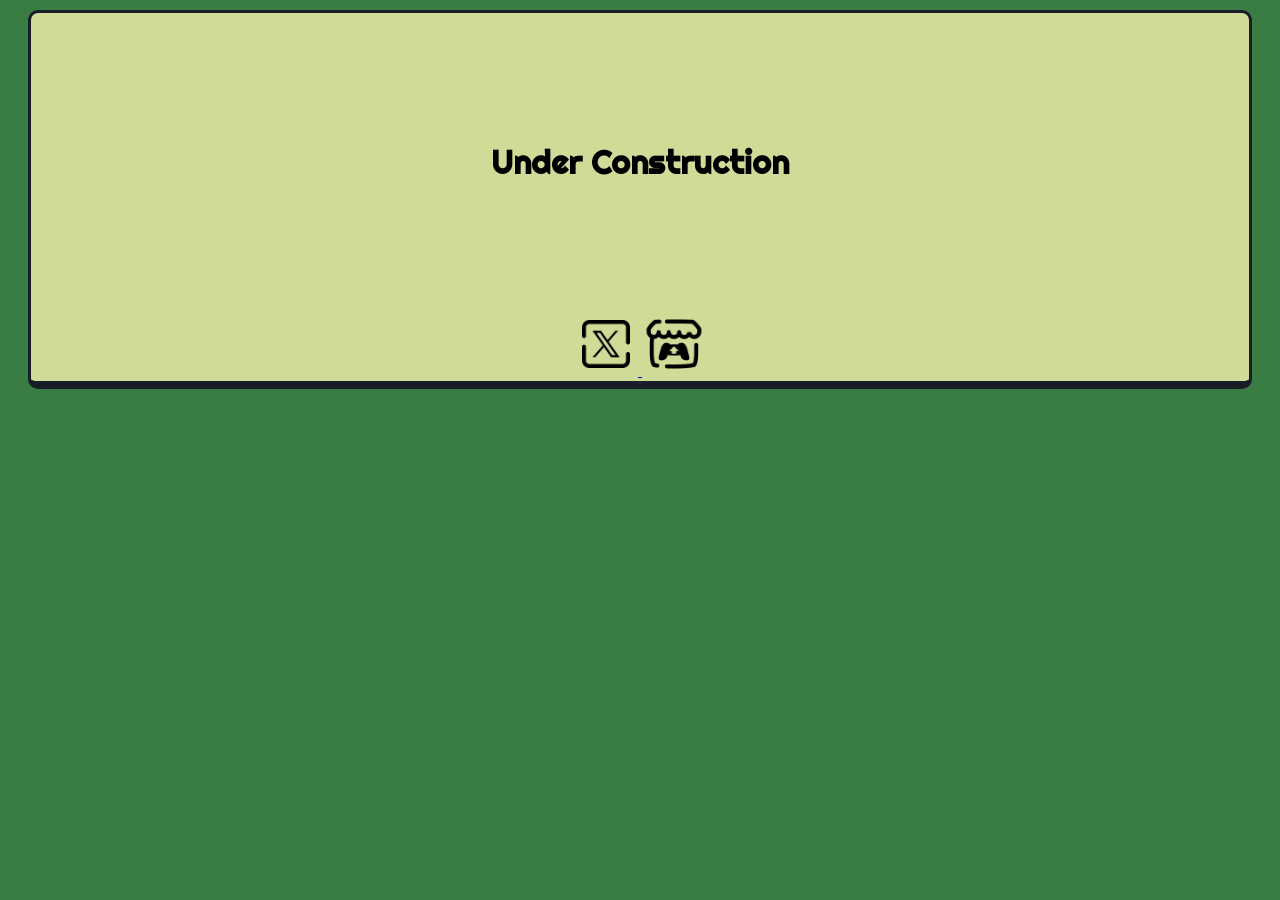
==== index.html @ dc978769 "Initial commit" ====
<!DOCTYPE html>
<html lang="en">
<head>
  <meta charset="UTF-8">
  <meta name="viewport" content="width=device-width, initial-scale=1.0">
  <title>Diego Schram - Home</title>
  <link rel="stylesheet" href="css/stylesheet.css">
  <link rel="stylesheet" href="https://fonts.googleapis.com/css?family=Righteous">
</head>

<header style="text-align: center; ">

</header>

<body>

  <div class="MainGrid">
    <h1 class="gridItem"> Under Construction </h1>

    <div style="text-align: center;">
      <a href="https://twitter.com/MrBregoS" target="_new">
        <img class="footerChild" src="assets/Icons/icons8-twitterx-144.png" alt="twitter" width="64" height="64">
      </a>
      <a href="https://mrbrego.itch.io/" target="_new">
        <img class="footerChild" src="assets/Icons/icons8-itch-io-144.png" alt="itch" width="64" height="64">
      </a>
    </div>
  </div>

</body>

<!-- <footer>
  <div class="footerDiv">
    <a href="https://twitter.com/MrBregoS" target="_new">
      <img class="footerChild" src="assets/Icons/icons8-twitterx-144.png" alt="twitter" width="64" height="64">
    </a>
    <a href="https://mrbrego.itch.io/" target="_new">
      <img class="footerChild" src="assets/Icons/icons8-itch-io-144.png" alt="itch" width="64" height="64">
    </a>
    <div style="margin-bottom: 16px; margin-top: 8px;">
    
    </div>
  </div>
</footer> -->
</html>
---- css/stylesheet.css ----
.footerDiv{
  background-color: #D0DB97;
  border-radius: 10px;
  border-bottom: 8px;
  margin-top: 16px;
  border-color: #181D27;
  border-style: solid;
  text-align: center;
}

:root{
  background-color: #3A7D44;
  font-family: "Righteous", sans-serif;
}

.mainDiv{
  background-color: #D0DB97;
  display: flex;
  max-width: 1024px;
  margin: 10px 20px;
  align-self: center;
  align-content: center;
  border-radius: 10px;
  border-bottom: 8px;
  border-color: #181D27;
  border-style: solid;
}

.MainGrid{
  display: grid;
  background-color: #D0DB97;
  margin: 10px 20px;
  border-radius: 10px;
  border-bottom: 8px;
  border-color: #181D27;
  border-style: solid;
}

.gridItem{
  display: grid;
  place-items: center;
  height: 8em;
}

.gameCard{
  width: 100%;
  padding: 16px;
  background-color: rgba(208, 219, 151, 0.5);
}
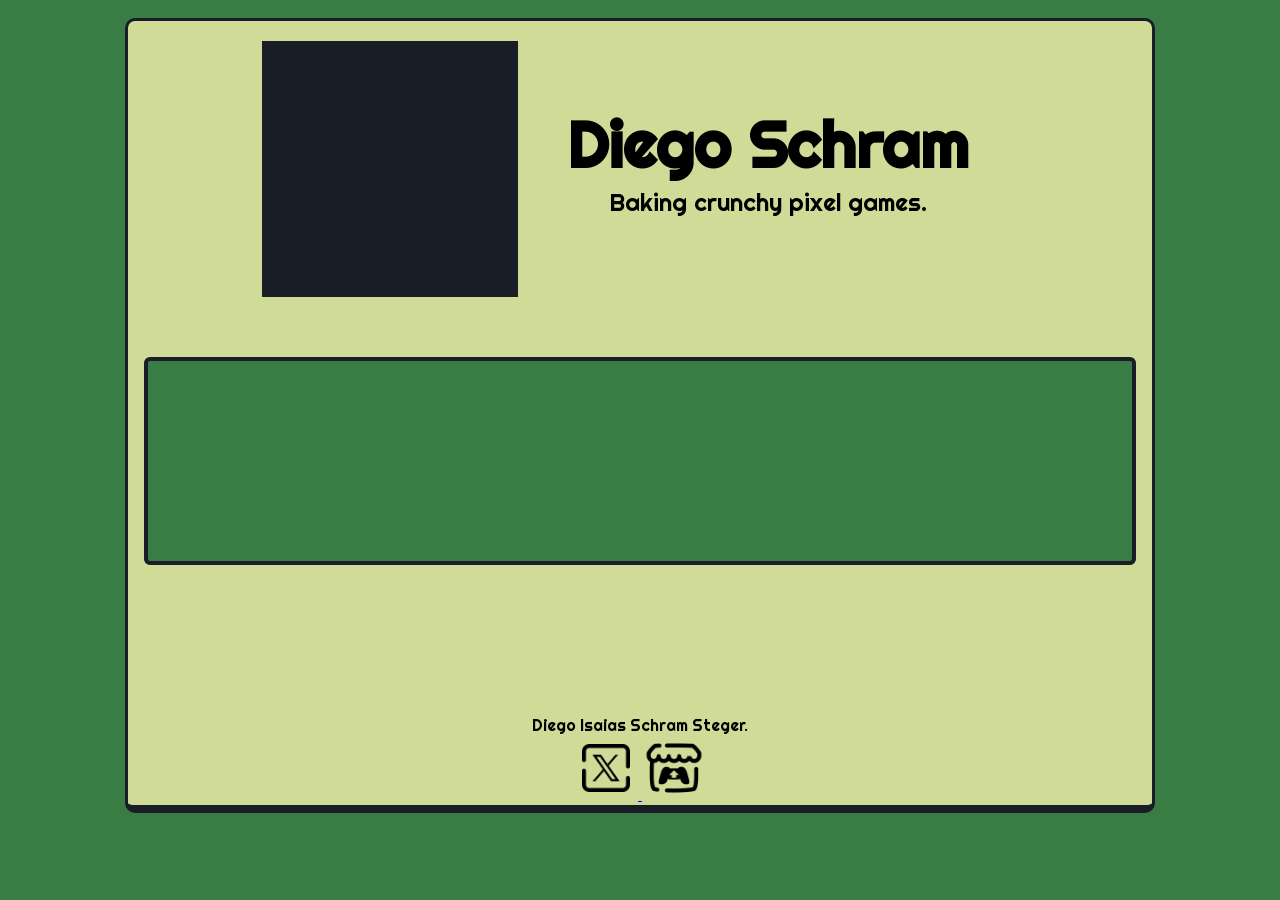
==== commit 646f6f39: "Worked on site" ====
--- a/index.html
+++ b/index.html
@@ -14,32 +14,46 @@
 
 <body>
 
-  <div class="MainGrid">
-    <h1 class="gridItem"> Under Construction </h1>
+  <div class="MainContainer">
+    
+    <!-- Top part -->
+    <div class="MainHeader">
+      <div class="ImagePlaceholder">
 
-    <div style="text-align: center;">
-      <a href="https://twitter.com/MrBregoS" target="_new">
-        <img class="footerChild" src="assets/Icons/icons8-twitterx-144.png" alt="twitter" width="64" height="64">
-      </a>
-      <a href="https://mrbrego.itch.io/" target="_new">
-        <img class="footerChild" src="assets/Icons/icons8-itch-io-144.png" alt="itch" width="64" height="64">
-      </a>
+      </div>
+
+      <div class="HeaderTitle">
+        <div class="header item-1">
+          <label>Diego Schram</label>
+        </div>
+        <div class="header item-2">
+          <label>Baking crunchy pixel games.</label>
+        </div>
+      </div>
+    </div>
+
+    <!-- Middle part with all games -->
+    <div class="CartContainer">
+
+    </div>
+
+
+
+    <div class="MainFooter">
+      <div>
+        <label>Diego Isaias Schram Steger.</label>
+      </div>
+
+      <div>
+        <a href="https://twitter.com/MrBregoS" target="_new">
+          <img class="footerChild" src="assets/Icons/icons8-twitterx-144.png" alt="twitter" width="64" height="64">
+        </a>
+        <a href="https://mrbrego.itch.io/" target="_new">
+          <img class="footerChild" src="assets/Icons/icons8-itch-io-144.png" alt="itch" width="64" height="64">
+        </a>
+      </div>
     </div>
   </div>
-
 </body>
 
-<!-- <footer>
-  <div class="footerDiv">
-    <a href="https://twitter.com/MrBregoS" target="_new">
-      <img class="footerChild" src="assets/Icons/icons8-twitterx-144.png" alt="twitter" width="64" height="64">
-    </a>
-    <a href="https://mrbrego.itch.io/" target="_new">
-      <img class="footerChild" src="assets/Icons/icons8-itch-io-144.png" alt="itch" width="64" height="64">
-    </a>
-    <div style="margin-bottom: 16px; margin-top: 8px;">
-    
-    </div>
-  </div>
-</footer> -->
 </html>
--- a/css/stylesheet.css
+++ b/css/stylesheet.css
@@ -13,22 +13,19 @@
   font-family: "Righteous", sans-serif;
 }
 
-.mainDiv{
-  background-color: #D0DB97;
+body{
   display: flex;
-  max-width: 1024px;
-  margin: 10px 20px;
-  align-self: center;
-  align-content: center;
-  border-radius: 10px;
-  border-bottom: 8px;
-  border-color: #181D27;
-  border-style: solid;
+  justify-content: center;
 }
 
-.MainGrid{
-  display: grid;
+.MainContainer{
+  display: flex;
+  flex-direction: column;
+  justify-content: center;
+  align-items: center;
+
   background-color: #D0DB97;
+  width: 1024px;
   margin: 10px 20px;
   border-radius: 10px;
   border-bottom: 8px;
@@ -36,14 +33,57 @@
   border-style: solid;
 }
 
-.gridItem{
-  display: grid;
-  place-items: center;
-  height: 8em;
+.MainFooter{
+  display: flex;
+  flex-direction: column;
+  justify-content: flex-end;
+  height: 200px;
+  align-items: center;
 }
 
-.gameCard{
-  width: 100%;
-  padding: 16px;
-  background-color: rgba(208, 219, 151, 0.5);
+/* Used to store the icon and title */
+.MainHeader{
+  display: flex;
+  justify-content: flex-start;
+  align-items: center;
+  padding: 20px
 }
+
+.ImagePlaceholder{
+  width: 256px;
+  height: 256px;
+  background-color: #181D27;
+}
+
+/* All the text in the header */
+.HeaderTitle{
+  display: grid;
+  grid-template-rows: 50% 50%;
+  width: 500px;
+}
+
+.item-1{
+  grid-row: 1 / 2;
+  text-align: center;
+  font-size: 64px;
+  font-weight: bold;
+}
+
+.item-2{
+  grid-row: 2 / 3;
+  text-align: center;
+  padding-top: 18px;
+  font-size: 24px;
+  font-weight: 100;
+}
+
+/* Cart container mid part */
+.CartContainer{
+  background-color: #3A7D44;
+  margin-top: 40px;
+  margin-bottom: 40px;
+  border: 4px solid #181D27;
+  border-radius: 6px;
+  min-height: 200px;
+  width: 96%;
+}
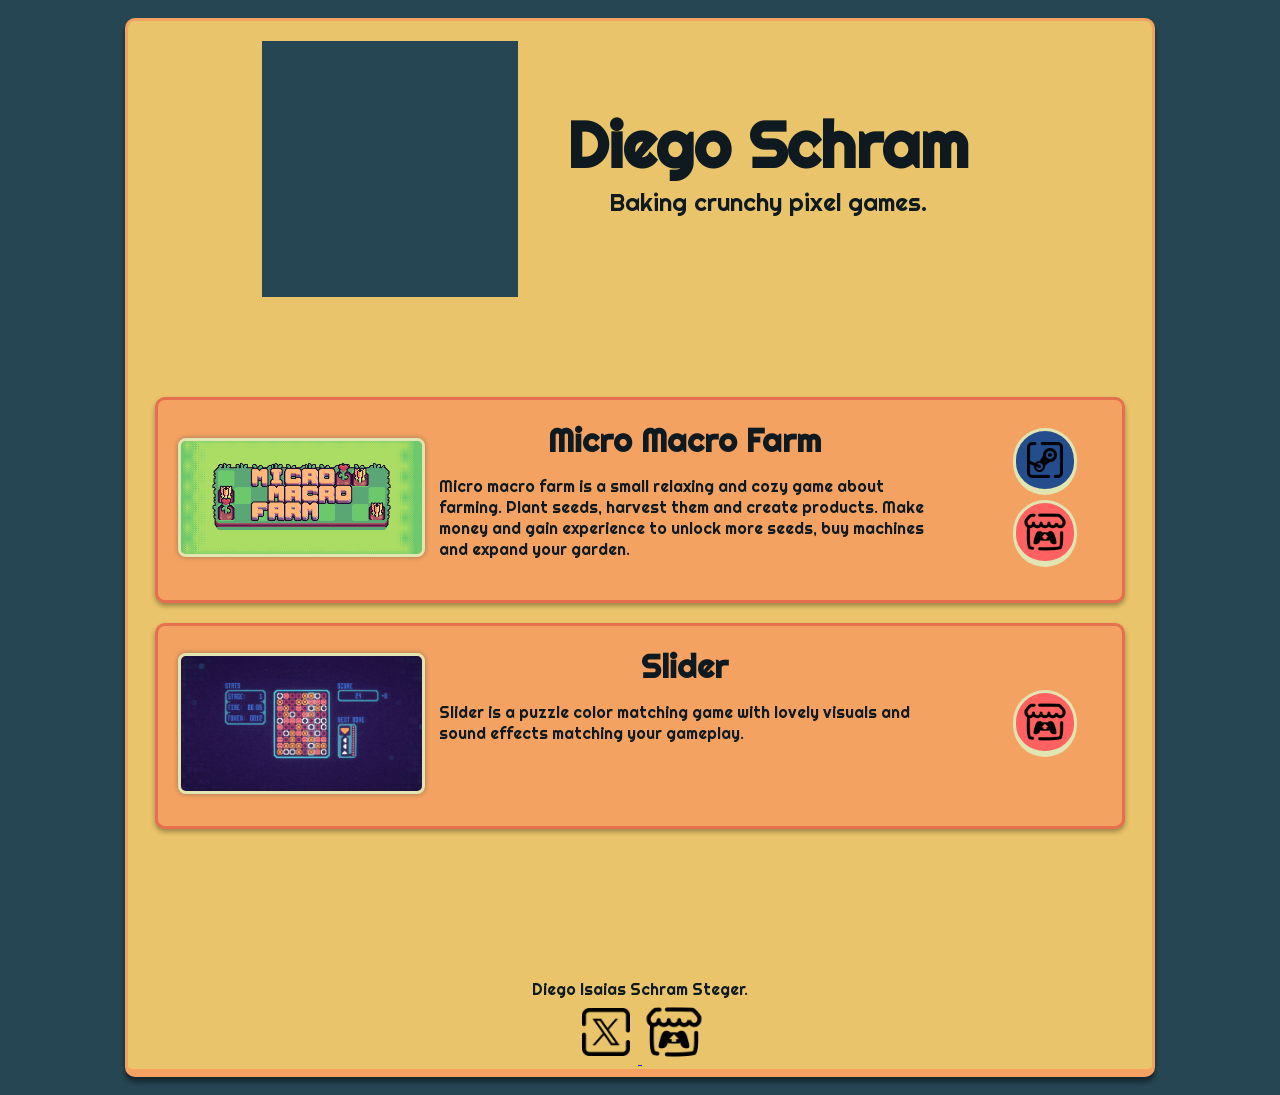
==== commit 37e42775: "Color change and finalization" ====
--- a/index.html
+++ b/index.html
@@ -35,6 +35,49 @@
     <!-- Middle part with all games -->
     <div class="CartContainer">
 
+      <!-- Micro macro farm cart -->
+      <div class="Cart">
+        <div class="ImageContainer">
+          <img class="CartImage" src="assets/Images/MicroMacroFarm.png" alt="MicroMacroFarm">
+        </div>
+
+        <div class="TitleContainer">
+          Micro Macro Farm
+        </div>
+        <div class="DescriptionContainer">
+          <p>Micro macro farm is a small relaxing and cozy game about farming. Plant seeds, harvest them and create products. Make money and gain experience to unlock more seeds, buy machines and expand your garden.</p>
+        </div>
+
+        <div class="ShopButtonContainer">
+          <a href="https://store.steampowered.com/app/2685810/Micro_macro_farm/" target="_new">
+            <img class="ShopButton" style="background-color: #244d8d;" src="assets/Icons/icons8-steam-144.png" alt="twitter" width="64" height="64">
+          </a>
+          <a href="https://mrbrego.itch.io/micro-macro-farm" target="_new">
+            <img class="ShopButton" style="background-color: #ff6160;" src="assets/Icons/icons8-itch-io-144.png" alt="itch" width="64" height="64">
+          </a>
+        </div>
+      </div>
+
+      <!-- Slider -->
+      <div class="Cart">
+        <div class="ImageContainer">
+          <img class="CartImage" src="assets/Images/Slider.gif" alt="MicroMacroFarm">
+        </div>
+
+        <div class="TitleContainer">
+          Slider
+        </div>
+        <div class="DescriptionContainer">
+          <p>Slider is a puzzle color matching game with lovely visuals and sound effects matching your gameplay.</p>
+        </div>
+
+        <div class="ShopButtonContainer">
+          <a href="https://mrbrego.itch.io/slider" target="_new">
+            <img class="ShopButton" style="background-color: #ff6160;" src="assets/Icons/icons8-itch-io-144.png" alt="itch" width="64" height="64">
+          </a>
+        </div>
+      </div>
+
     </div>
 
 
--- a/css/stylesheet.css
+++ b/css/stylesheet.css
@@ -1,21 +1,33 @@
-.footerDiv{
-  background-color: #D0DB97;
+:root{
+  --color-veryDark: #0e1a20;
+  --color-dark: rgb(38,70,83);
+  --color-default: rgb(42,157,143);
+  --color-yellow: rgb(233,196,106);
+  --color-orange: rgb(244, 162, 97);
+  --color-darkOrange: rgb(231, 111, 81);
+  --color-light: #e1e5b1;
+}
+
+/* .footerDiv{
+  background-color:var(--color-default);
   border-radius: 10px;
   border-bottom: 8px;
   margin-top: 16px;
-  border-color: #181D27;
+  border-color: var(--color-default);
   border-style: solid;
   text-align: center;
-}
+} */
 
 :root{
-  background-color: #3A7D44;
+  background-color: var(--color-dark);
   font-family: "Righteous", sans-serif;
 }
 
 body{
   display: flex;
   justify-content: center;
+
+  color: var(--color-veryDark);
 }
 
 .MainContainer{
@@ -24,13 +36,15 @@
   justify-content: center;
   align-items: center;
 
-  background-color: #D0DB97;
+  background-color: var(--color-yellow);
   width: 1024px;
   margin: 10px 20px;
   border-radius: 10px;
   border-bottom: 8px;
-  border-color: #181D27;
+  border-color: var(--color-orange);
   border-style: solid;
+
+  box-shadow: 0px 5px 5px rgba(0, 0, 0, 0.475);
 }
 
 .MainFooter{
@@ -52,7 +66,7 @@
 .ImagePlaceholder{
   width: 256px;
   height: 256px;
-  background-color: #181D27;
+  background-color: var(--color-dark);
 }
 
 /* All the text in the header */
@@ -79,11 +93,89 @@
 
 /* Cart container mid part */
 .CartContainer{
-  background-color: #3A7D44;
+  display: flex;
+  flex-direction: column;
+  align-items: center;
+  justify-content: center;
+
   margin-top: 40px;
-  margin-bottom: 40px;
-  border: 4px solid #181D27;
+  margin-bottom: 20px;
+
+  padding-top: 20px;
+  padding-bottom: 20px;
+
+  /* background-color: #3A7D44; */
+  /* border: 4px solid var(--color-dark); */
   border-radius: 6px;
-  min-height: 200px;
+  
+  width: 98%;
+}
+
+.Cart{
+  background-color: var(--color-orange);
   width: 96%;
+  height: 200px;
+  border: solid 3px var(--color-darkOrange);
+  border-radius: 10px;
+
+  box-shadow: 0px 3px 5px rgba(0, 0, 0, 0.324);
+
+  display: grid;
+  grid-template-columns: 20px 25% 55% 20% 20px;
+  grid-template-rows: 10px 20% 70% 10px;
+
+  margin-top: 20px;
+}
+
+.ImageContainer{
+  grid-column: 2/3;
+  grid-row: 2/4;
+
+  margin: auto;
+}
+
+.CartImage{
+  box-shadow: 0px 0px 5px #3e414778;
+  width: 100%;
+  object-fit: contain;
+  border-radius: 8px;
+  border: solid 3px var(--color-light);
+}
+
+.TitleContainer{
+  grid-column: 3/4;
+  grid-row: 2/3;
+  margin-top: 10px;
+
+  font-size: 32px;
+  font-weight: 600;
+  text-align: center;
+}
+
+.DescriptionContainer{
+  grid-column: 3/4;
+  grid-row: 3/4;
+
+  font-weight: 100;
+
+  margin-top: 10px;
+  margin-left: 20px;
+}
+
+.ShopButtonContainer{
+  grid-column: 4/5;
+  grid-row: 2/4;
+  display: flex;
+  flex-direction: column;
+  justify-content: center;
+  align-items: center;
+}
+
+.ShopButton{
+  width: 48px;
+  height: 48px;
+  padding: 5px;
+  border: solid 3px var(--color-light);
+  border-bottom-width: 6px;
+  border-radius: 32px;
 }
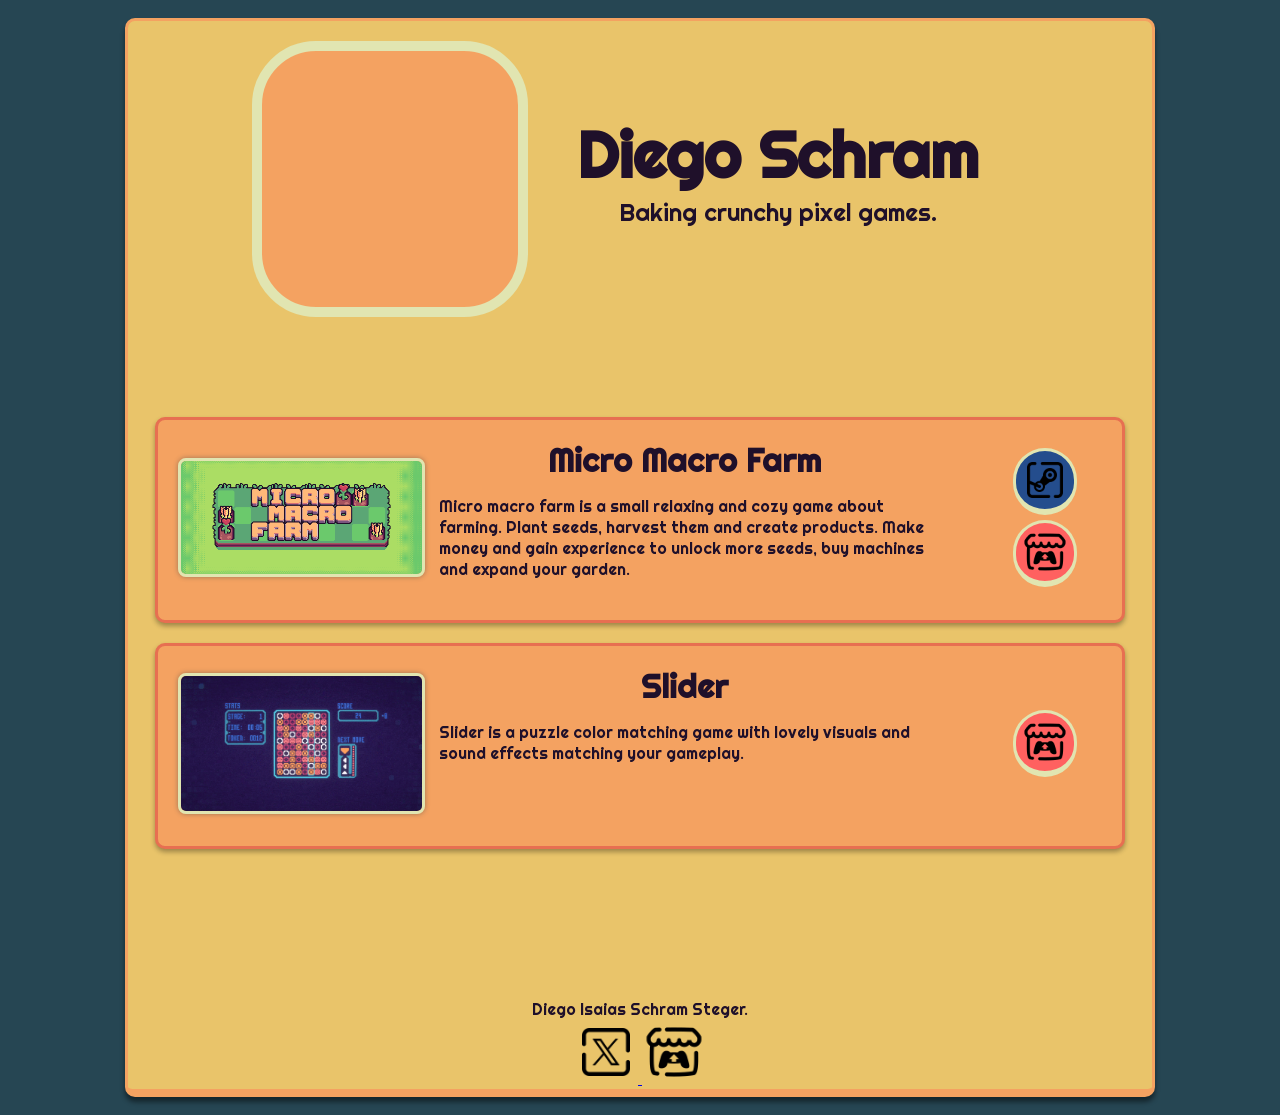
==== commit 1fb139f4: "Logo insert" ====
--- a/index.html
+++ b/index.html
@@ -18,9 +18,8 @@
     
     <!-- Top part -->
     <div class="MainHeader">
-      <div class="ImagePlaceholder">
-
-      </div>
+      <div class="HeaderImage"></div>
+      <!-- <img class="HeaderImage" src="assets/Logo2png.png" alt="Logo"> -->
 
       <div class="HeaderTitle">
         <div class="header item-1">
--- a/css/stylesheet.css
+++ b/css/stylesheet.css
@@ -1,5 +1,5 @@
 :root{
-  --color-veryDark: #0e1a20;
+  --color-veryDark: #1f102a;
   --color-dark: rgb(38,70,83);
   --color-default: rgb(42,157,143);
   --color-yellow: rgb(233,196,106);
@@ -63,10 +63,16 @@
   padding: 20px
 }
 
-.ImagePlaceholder{
+.HeaderImage{
   width: 256px;
   height: 256px;
-  background-color: var(--color-dark);
+
+  background-color: var(--color-orange);
+
+  border: solid 10px var(--color-light);
+  border-radius: 64px;
+
+  /* box-shadow: 0px 5px 10px #3e414778; */
 }
 
 /* All the text in the header */
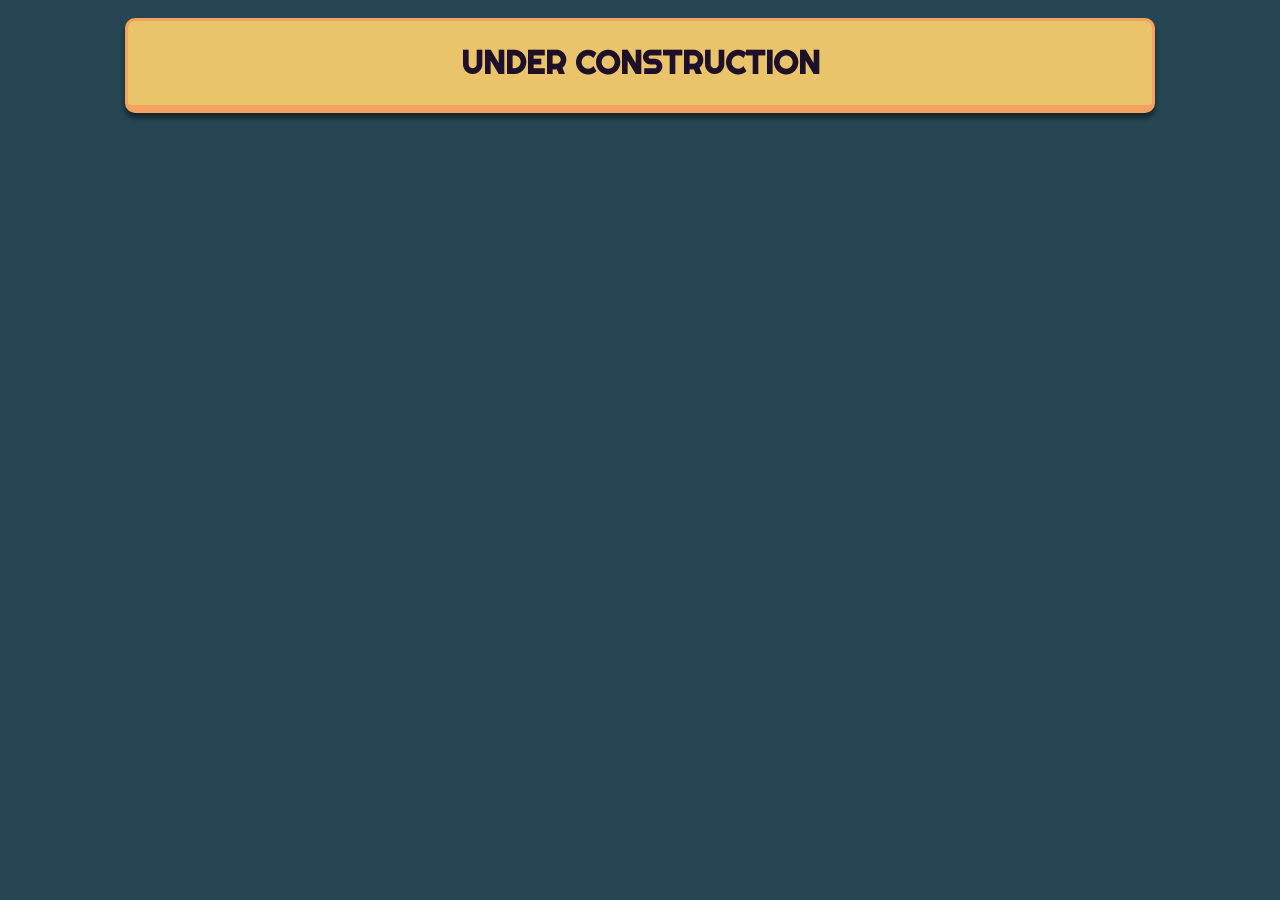
==== commit 8738c9db: "no message" ====
--- a/index.html
+++ b/index.html
@@ -15,86 +15,7 @@
 <body>
 
   <div class="MainContainer">
-    
-    <!-- Top part -->
-    <div class="MainHeader">
-      <div class="HeaderImage"></div>
-      <!-- <img class="HeaderImage" src="assets/Logo2png.png" alt="Logo"> -->
-
-      <div class="HeaderTitle">
-        <div class="header item-1">
-          <label>Diego Schram</label>
-        </div>
-        <div class="header item-2">
-          <label>Baking crunchy pixel games.</label>
-        </div>
-      </div>
-    </div>
-
-    <!-- Middle part with all games -->
-    <div class="CartContainer">
-
-      <!-- Micro macro farm cart -->
-      <div class="Cart">
-        <div class="ImageContainer">
-          <img class="CartImage" src="assets/Images/MicroMacroFarm.png" alt="MicroMacroFarm">
-        </div>
-
-        <div class="TitleContainer">
-          Micro Macro Farm
-        </div>
-        <div class="DescriptionContainer">
-          <p>Micro macro farm is a small relaxing and cozy game about farming. Plant seeds, harvest them and create products. Make money and gain experience to unlock more seeds, buy machines and expand your garden.</p>
-        </div>
-
-        <div class="ShopButtonContainer">
-          <a href="https://store.steampowered.com/app/2685810/Micro_macro_farm/" target="_new">
-            <img class="ShopButton" style="background-color: #244d8d;" src="assets/Icons/icons8-steam-144.png" alt="twitter" width="64" height="64">
-          </a>
-          <a href="https://mrbrego.itch.io/micro-macro-farm" target="_new">
-            <img class="ShopButton" style="background-color: #ff6160;" src="assets/Icons/icons8-itch-io-144.png" alt="itch" width="64" height="64">
-          </a>
-        </div>
-      </div>
-
-      <!-- Slider -->
-      <div class="Cart">
-        <div class="ImageContainer">
-          <img class="CartImage" src="assets/Images/Slider.gif" alt="MicroMacroFarm">
-        </div>
-
-        <div class="TitleContainer">
-          Slider
-        </div>
-        <div class="DescriptionContainer">
-          <p>Slider is a puzzle color matching game with lovely visuals and sound effects matching your gameplay.</p>
-        </div>
-
-        <div class="ShopButtonContainer">
-          <a href="https://mrbrego.itch.io/slider" target="_new">
-            <img class="ShopButton" style="background-color: #ff6160;" src="assets/Icons/icons8-itch-io-144.png" alt="itch" width="64" height="64">
-          </a>
-        </div>
-      </div>
-
-    </div>
-
-
-
-    <div class="MainFooter">
-      <div>
-        <label>Diego Isaias Schram Steger.</label>
-      </div>
-
-      <div>
-        <a href="https://twitter.com/MrBregoS" target="_new">
-          <img class="footerChild" src="assets/Icons/icons8-twitterx-144.png" alt="twitter" width="64" height="64">
-        </a>
-        <a href="https://mrbrego.itch.io/" target="_new">
-          <img class="footerChild" src="assets/Icons/icons8-itch-io-144.png" alt="itch" width="64" height="64">
-        </a>
-      </div>
-    </div>
+    <h1>UNDER CONSTRUCTION</h1>
   </div>
 </body>
 
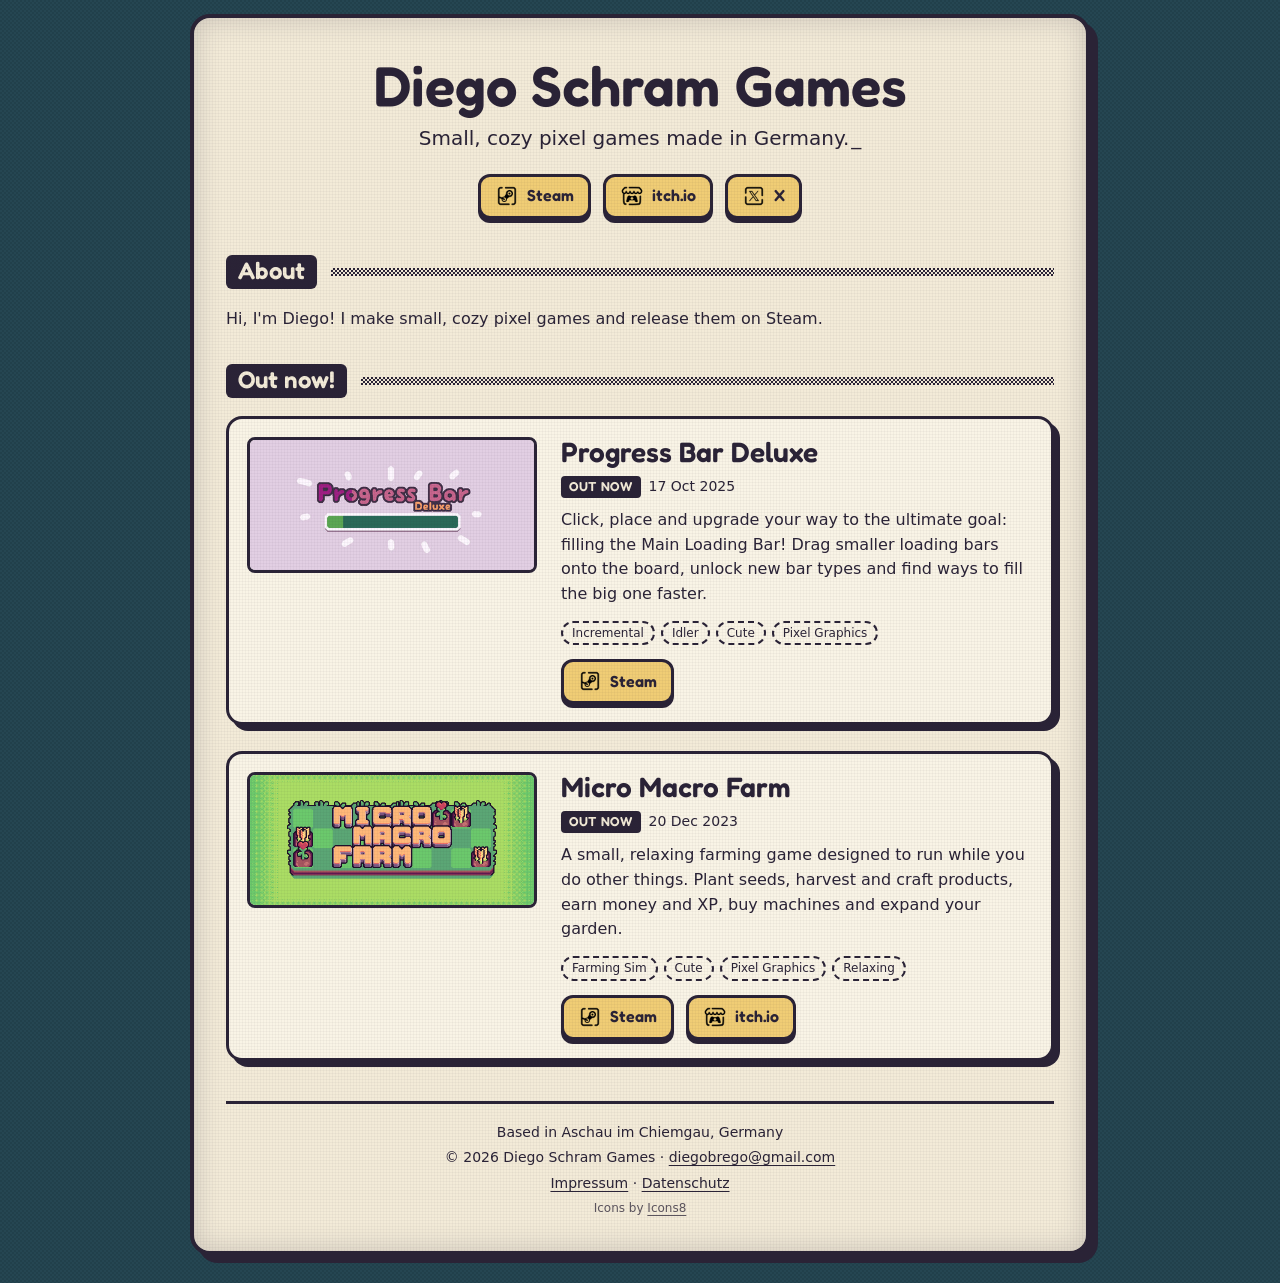
==== commit c9fd2100: "Rebuild site: game list, config-driven Impressum and privacy policy - Home page: pixel panel design " ====
--- a/index.html
+++ b/index.html
@@ -2,21 +2,55 @@
 <html lang="en">
 <head>
   <meta charset="UTF-8">
-  <meta name="viewport" content="width=device-width, initial-scale=1.0">
-  <title>Diego Schram - Home</title>
+  <meta name="viewport" content="width=device-width, initial-scale=1">
+  <title>Diego Schram Games</title>
+  <meta name="description" content="Small, cozy pixel games by Diego Schram Games. Find Micro Macro Farm, Progress Bar Deluxe and more on Steam.">
+  <meta name="theme-color" content="#264653">
+  <meta property="og:type" content="website">
+  <meta property="og:title" content="Diego Schram Games">
+  <meta property="og:description" content="Small, cozy pixel games made in Germany.">
+  <meta property="og:image" content="https://www.diegoschram.com/assets/Logo.png">
+  <meta name="twitter:card" content="summary">
+  <link rel="icon" type="image/png" href="assets/Logo.png">
   <link rel="stylesheet" href="css/stylesheet.css">
-  <link rel="stylesheet" href="https://fonts.googleapis.com/css?family=Righteous">
+  <script src="site.config.js" defer></script>
+  <script src="js/site.js" defer></script>
+  <script src="js/home.js" defer></script>
 </head>
+<body class="home">
 
-<header style="text-align: center; ">
+  <div class="page">
+    <main class="panel">
 
-</header>
+      <header class="hero">
+        <h1 data-cfg="studio.name">Diego Schram Games</h1>
+        <p class="tagline" data-require="studio.tagline"><span data-cfg="studio.tagline">Small, cozy pixel games made in Germany.</span></p>
+        <div class="icon-row" id="social"></div>
+      </header>
 
-<body>
+      <section class="section" id="about" data-require="studio.about">
+        <h2 class="section-title"><span>About</span></h2>
+        <div class="about" id="about-text"></div>
+      </section>
 
-  <div class="MainContainer">
-    <h1>UNDER CONSTRUCTION</h1>
+      <!-- Filled by js/home.js from site.config.js -->
+      <div id="games">
+        <noscript>
+          <p>Please enable JavaScript to see the game list, or visit
+            <a href="https://store.steampowered.com/developer/dissgames">my Steam page</a>.</p>
+        </noscript>
+      </div>
+
+      <footer class="panel-footer">
+        <p data-require="company.city">Based in <span data-cfg="company.city"></span>, Germany</p>
+        <p>&copy; <span data-year>2026</span> <span data-cfg="studio.name">Diego Schram Games</span>
+          <span data-require="company.email"> &middot; <a data-mailto="company.email" href="#"></a></span></p>
+        <p><a href="impressum.html">Impressum</a> &middot; <a href="datenschutz.html">Datenschutz</a></p>
+        <p class="credits">Icons by <a href="https://icons8.com" target="_blank" rel="noopener noreferrer">Icons8</a></p>
+      </footer>
+
+    </main>
   </div>
+
 </body>
-
-</html>+</html>
--- a/css/stylesheet.css
+++ b/css/stylesheet.css
@@ -1,187 +1,227 @@
-:root{
-  --color-veryDark: #1f102a;
-  --color-dark: rgb(38,70,83);
-  --color-default: rgb(42,157,143);
-  --color-yellow: rgb(233,196,106);
-  --color-orange: rgb(244, 162, 97);
-  --color-darkOrange: rgb(231, 111, 81);
-  --color-light: #e1e5b1;
-}
-
-/* .footerDiv{
-  background-color:var(--color-default);
+/* =====================================================================
+   Diego Schram Games - pixel panel theme
+   1. Tokens & base   2. Panel & page   3. Home content   4. Legal pages
+   ===================================================================== */
+
+/* ---------- 1. Tokens & base ---------- */
+@font-face {
+  font-family: "Fredoka";
+  src: url("../assets/fonts/Fredoka-SemiBold-latin.woff2") format("woff2");
+  font-weight: 400 700;   /* one semibold file serves every heading/button weight */
+  font-style: normal;
+  font-display: swap;
+}
+
+:root {
+  /* ---- Palette: change colors here only ----
+     Soft teal + warm cream. Text contrast is ~12:1 (WCAG AAA needs 7:1). */
+  --ink: #2a2336;                 /* text, borders, shadows */
+  --ink-rgb: 42 35 54;            /* same color as r g b, for translucent overlays */
+  --bg: #21404b;                  /* page background */
+  --bg-dither: #254652;           /* second tone of the page's checker pattern */
+  --paper: #f3ebd8;               /* panel */
+  --paper-hi: #f9f4e6;            /* cards on the panel */
+  --paper-lo: #e3d8bd;            /* image placeholders */
+  --accent: #f0cd75;              /* buttons */
+  --warn: #b8512f;                /* "coming soon" badge, focus ring, missing-data marks */
+  --warn-bg: #f7e3d5;             /* "draft" notice on the Impressum */
+
+  /* Alternatives - swap in one of these sets:
+     Dusk indigo: ink #2a2540, ink-rgb 42 37 64, bg #2c3150, bg-dither #31375a, paper #f5eee0,
+                  paper-hi #faf6ec, paper-lo #e6dcc8, accent #f4b6a0
+     Moss:        ink #24302a, ink-rgb 36 48 42, bg #2b4238, bg-dither #30493e, paper #f2eddd,
+                  paper-hi #f8f4e8, paper-lo #e0d8c0, accent #e9c46a                          */
+
+  /* Fredoka (SIL OFL, see assets/fonts/OFL.txt) is hosted in this repo.
+     Never load fonts from a CDN: that sends visitor IPs to a third party
+     (a GDPR problem in Germany). */
+  --font-display: "Fredoka", "Trebuchet MS", "Segoe UI", system-ui, sans-serif;
+  --font-body: system-ui, "Segoe UI", Roboto, Helvetica, Arial, sans-serif;
+}
+
+*, *::before, *::after { box-sizing: border-box; }
+[hidden] { display: none !important; }
+
+html { -webkit-text-size-adjust: 100%; }
+
+body {
+  margin: 0;
+  min-height: 100vh;
+  background-color: var(--bg);
+  /* 4px checkerboard with 2px cells: the 1-bit "dither" look */
+  background-image: conic-gradient(var(--bg-dither) 25%, transparent 0 50%, var(--bg-dither) 0 75%, transparent 0);
+  background-size: 4px 4px;
+  color: var(--ink);
+  font: 16px/1.55 var(--font-body);
+}
+
+img { display: block; max-width: 100%; }
+a { color: inherit; text-underline-offset: 3px; }
+:focus-visible { outline: 3px dashed var(--warn); outline-offset: 3px; }
+
+@keyframes blink { 50% { opacity: 0; } }
+@media (prefers-reduced-motion: reduce) {
+  *, *::before, *::after { animation: none !important; transition: none !important; }
+}
+
+/* ---------- 2. Panel & page ---------- */
+.page { width: min(900px, calc(100% - 24px)); margin: 14px auto 28px; }
+
+.panel {
+  position: relative;
+  padding: 22px 16px 24px;
+  border: 4px solid var(--ink);
+  border-radius: 20px;
+  background: var(--paper);
+  box-shadow: 8px 8px 0 var(--ink);
+}
+
+/* Faint pixel grid + soft edge shading over the whole panel */
+.panel::after {
+  content: "";
+  position: absolute;
+  inset: 0;
+  border-radius: 16px;
+  pointer-events: none;
+  background:
+    repeating-linear-gradient(0deg, rgb(var(--ink-rgb) / 0.035) 0 1px, transparent 1px 3px),
+    repeating-linear-gradient(90deg, rgb(var(--ink-rgb) / 0.035) 0 1px, transparent 1px 3px);
+  box-shadow: inset 0 0 28px rgb(var(--ink-rgb) / 0.2);
+}
+
+@media (min-width: 640px) {
+  .panel { padding: 30px 32px 30px; }
+}
+
+/* Buttons (used for store links and the legal-page nav) */
+.btn {
+  display: inline-flex;
+  align-items: center;
+  gap: 8px;
+  padding: 7px 14px 8px;
+  border: 3px solid var(--ink);
+  border-radius: 12px;
+  background: var(--accent);
+  box-shadow: 0 4px 0 var(--ink);
+  font: 16px/1.2 var(--font-display);
+  text-decoration: none;
+  transition: transform 0.06s, box-shadow 0.06s;
+}
+.btn img { width: 24px; height: 24px; }
+.btn:hover, .btn:focus-visible { background: var(--ink); color: var(--paper); }
+.btn:hover img, .btn:focus-visible img { filter: invert(1); }
+.btn:active { transform: translateY(3px); box-shadow: 0 1px 0 var(--ink); }
+.btn.small { padding: 4px 12px 5px; font-size: 15px; }
+
+/* ---------- 3. Home content ---------- */
+.hero { padding: 8px 0 4px; text-align: center; }
+.hero h1 { margin: 0 0 8px; font: 40px/1.05 var(--font-display); }
+.tagline { margin: 0 0 20px; font-size: 18px; }
+.tagline::after { content: "_"; margin-left: 2px; animation: blink 1s steps(1) infinite; }
+
+.icon-row { display: flex; flex-wrap: wrap; justify-content: center; gap: 12px; }
+
+.section { margin-top: 32px; }
+.section-title {
+  display: flex;
+  align-items: center;
+  gap: 14px;
+  margin: 0 0 18px;
+  font: 24px/1.1 var(--font-display);
+}
+.section-title span {
+  padding: 3px 12px 5px;
+  border-radius: 6px;
+  background: var(--ink);
+  color: var(--paper);
+}
+.section-title::after {
+  content: "";
+  flex: 1;
+  height: 8px;
+  background: conic-gradient(var(--ink) 25%, transparent 0 50%, var(--ink) 0 75%, transparent 0) 0 0 / 4px 4px;
+}
+
+.about { max-width: 62ch; }
+.about p { margin: 0 0 0.8em; }
+
+/* Game card */
+.game {
+  display: grid;
+  grid-template-columns: 1fr;
+  gap: 18px;
+  padding: 16px;
+  border: 3px solid var(--ink);
+  border-radius: 16px;
+  background: var(--paper-hi);
+  box-shadow: 6px 6px 0 var(--ink);
+}
+.game + .game { margin-top: 26px; }
+.game-capsule {
+  width: 100%;
+  aspect-ratio: 460 / 215;
+  object-fit: cover;
+  border: 3px solid var(--ink);
+  border-radius: 8px;
+  background: var(--paper-lo);
+}
+.game h3 { margin: 0 0 8px; font: 28px/1.1 var(--font-display); }
+.game-meta { display: flex; flex-wrap: wrap; align-items: center; gap: 8px; margin-bottom: 10px; font-size: 14px; }
+.game p { margin: 0; }
+.badge {
+  padding: 1px 8px 2px;
+  border-radius: 4px;
+  background: var(--ink);
+  color: var(--paper);
+  font: 13px/1.4 var(--font-display);
+  letter-spacing: 0.05em;
+  text-transform: uppercase;
+}
+.badge.soon { background: var(--warn); color: #fff; }
+.tags { display: flex; flex-wrap: wrap; gap: 6px; margin: 14px 0; padding: 0; list-style: none; }
+.tags li { padding: 0 9px; border: 2px dashed var(--ink); border-radius: 999px; font-size: 12px; line-height: 1.7; }
+.btn-row { display: flex; flex-wrap: wrap; gap: 12px; }
+
+.panel-footer {
+  margin-top: 40px;
+  padding-top: 18px;
+  border-top: 3px solid var(--ink);
+  text-align: center;
+  font-size: 14px;
+}
+.panel-footer p { margin: 0 0 4px; }
+.panel-footer .credits { font-size: 12px; opacity: 0.75; }
+
+@media (min-width: 640px) {
+  .hero h1 { font-size: 56px; }
+  .tagline { font-size: 20px; }
+  .game { grid-template-columns: minmax(0, 290px) 1fr; gap: 24px; padding: 18px; }
+  .game.no-image { grid-template-columns: 1fr; }
+}
+
+/* ---------- 4. Legal pages (Impressum / Datenschutz) ---------- */
+.page-bar { display: flex; flex-wrap: wrap; align-items: center; justify-content: space-between; gap: 12px; margin-bottom: 18px; }
+.lang-switch { display: flex; gap: 8px; }
+.lang-switch a { text-decoration: none; }
+.lang-switch a[aria-current="true"] { background: var(--ink); color: var(--paper); }
+
+.doc h1 { margin: 0 0 4px; font: 36px/1.1 var(--font-display); }
+.doc .lead { margin: 0 0 22px; opacity: 0.8; }
+.doc h2 { margin: 28px 0 8px; padding-bottom: 4px; border-bottom: 3px solid var(--ink); font: 22px/1.2 var(--font-display); }
+.doc p { margin: 0 0 0.8em; }
+.doc address { font-style: normal; margin: 0 0 0.8em; }
+.doc ul { margin: 0 0 0.8em; padding-left: 1.3em; }
+@media (min-width: 640px) { .doc h1 { font-size: 42px; } }
+
+mark.missing { padding: 0 6px; border-radius: 4px; background: var(--warn); color: #fff; }
+.draft {
+  margin: 0 0 22px;
+  padding: 10px 14px;
+  border: 3px dashed var(--warn);
   border-radius: 10px;
-  border-bottom: 8px;
-  margin-top: 16px;
-  border-color: var(--color-default);
-  border-style: solid;
-  text-align: center;
-} */
-
-:root{
-  background-color: var(--color-dark);
-  font-family: "Righteous", sans-serif;
-}
-
-body{
-  display: flex;
-  justify-content: center;
-
-  color: var(--color-veryDark);
-}
-
-.MainContainer{
-  display: flex;
-  flex-direction: column;
-  justify-content: center;
-  align-items: center;
-
-  background-color: var(--color-yellow);
-  width: 1024px;
-  margin: 10px 20px;
-  border-radius: 10px;
-  border-bottom: 8px;
-  border-color: var(--color-orange);
-  border-style: solid;
-
-  box-shadow: 0px 5px 5px rgba(0, 0, 0, 0.475);
-}
-
-.MainFooter{
-  display: flex;
-  flex-direction: column;
-  justify-content: flex-end;
-  height: 200px;
-  align-items: center;
-}
-
-/* Used to store the icon and title */
-.MainHeader{
-  display: flex;
-  justify-content: flex-start;
-  align-items: center;
-  padding: 20px
-}
-
-.HeaderImage{
-  width: 256px;
-  height: 256px;
-
-  background-color: var(--color-orange);
-
-  border: solid 10px var(--color-light);
-  border-radius: 64px;
-
-  /* box-shadow: 0px 5px 10px #3e414778; */
-}
-
-/* All the text in the header */
-.HeaderTitle{
-  display: grid;
-  grid-template-rows: 50% 50%;
-  width: 500px;
-}
-
-.item-1{
-  grid-row: 1 / 2;
-  text-align: center;
-  font-size: 64px;
-  font-weight: bold;
-}
-
-.item-2{
-  grid-row: 2 / 3;
-  text-align: center;
-  padding-top: 18px;
-  font-size: 24px;
-  font-weight: 100;
-}
-
-/* Cart container mid part */
-.CartContainer{
-  display: flex;
-  flex-direction: column;
-  align-items: center;
-  justify-content: center;
-
-  margin-top: 40px;
-  margin-bottom: 20px;
-
-  padding-top: 20px;
-  padding-bottom: 20px;
-
-  /* background-color: #3A7D44; */
-  /* border: 4px solid var(--color-dark); */
-  border-radius: 6px;
-  
-  width: 98%;
-}
-
-.Cart{
-  background-color: var(--color-orange);
-  width: 96%;
-  height: 200px;
-  border: solid 3px var(--color-darkOrange);
-  border-radius: 10px;
-
-  box-shadow: 0px 3px 5px rgba(0, 0, 0, 0.324);
-
-  display: grid;
-  grid-template-columns: 20px 25% 55% 20% 20px;
-  grid-template-rows: 10px 20% 70% 10px;
-
-  margin-top: 20px;
-}
-
-.ImageContainer{
-  grid-column: 2/3;
-  grid-row: 2/4;
-
-  margin: auto;
-}
-
-.CartImage{
-  box-shadow: 0px 0px 5px #3e414778;
-  width: 100%;
-  object-fit: contain;
-  border-radius: 8px;
-  border: solid 3px var(--color-light);
-}
-
-.TitleContainer{
-  grid-column: 3/4;
-  grid-row: 2/3;
-  margin-top: 10px;
-
-  font-size: 32px;
-  font-weight: 600;
-  text-align: center;
-}
-
-.DescriptionContainer{
-  grid-column: 3/4;
-  grid-row: 3/4;
-
-  font-weight: 100;
-
-  margin-top: 10px;
-  margin-left: 20px;
-}
-
-.ShopButtonContainer{
-  grid-column: 4/5;
-  grid-row: 2/4;
-  display: flex;
-  flex-direction: column;
-  justify-content: center;
-  align-items: center;
-}
-
-.ShopButton{
-  width: 48px;
-  height: 48px;
-  padding: 5px;
-  border: solid 3px var(--color-light);
-  border-bottom-width: 6px;
-  border-radius: 32px;
-}+  background: var(--warn-bg);
+}
+.draft strong { font-family: var(--font-display); font-weight: 400; }
+
+.site-footer { padding: 18px 12px 28px; color: var(--paper); text-align: center; font-size: 14px; }
+.site-footer p { margin: 0 0 4px; }
